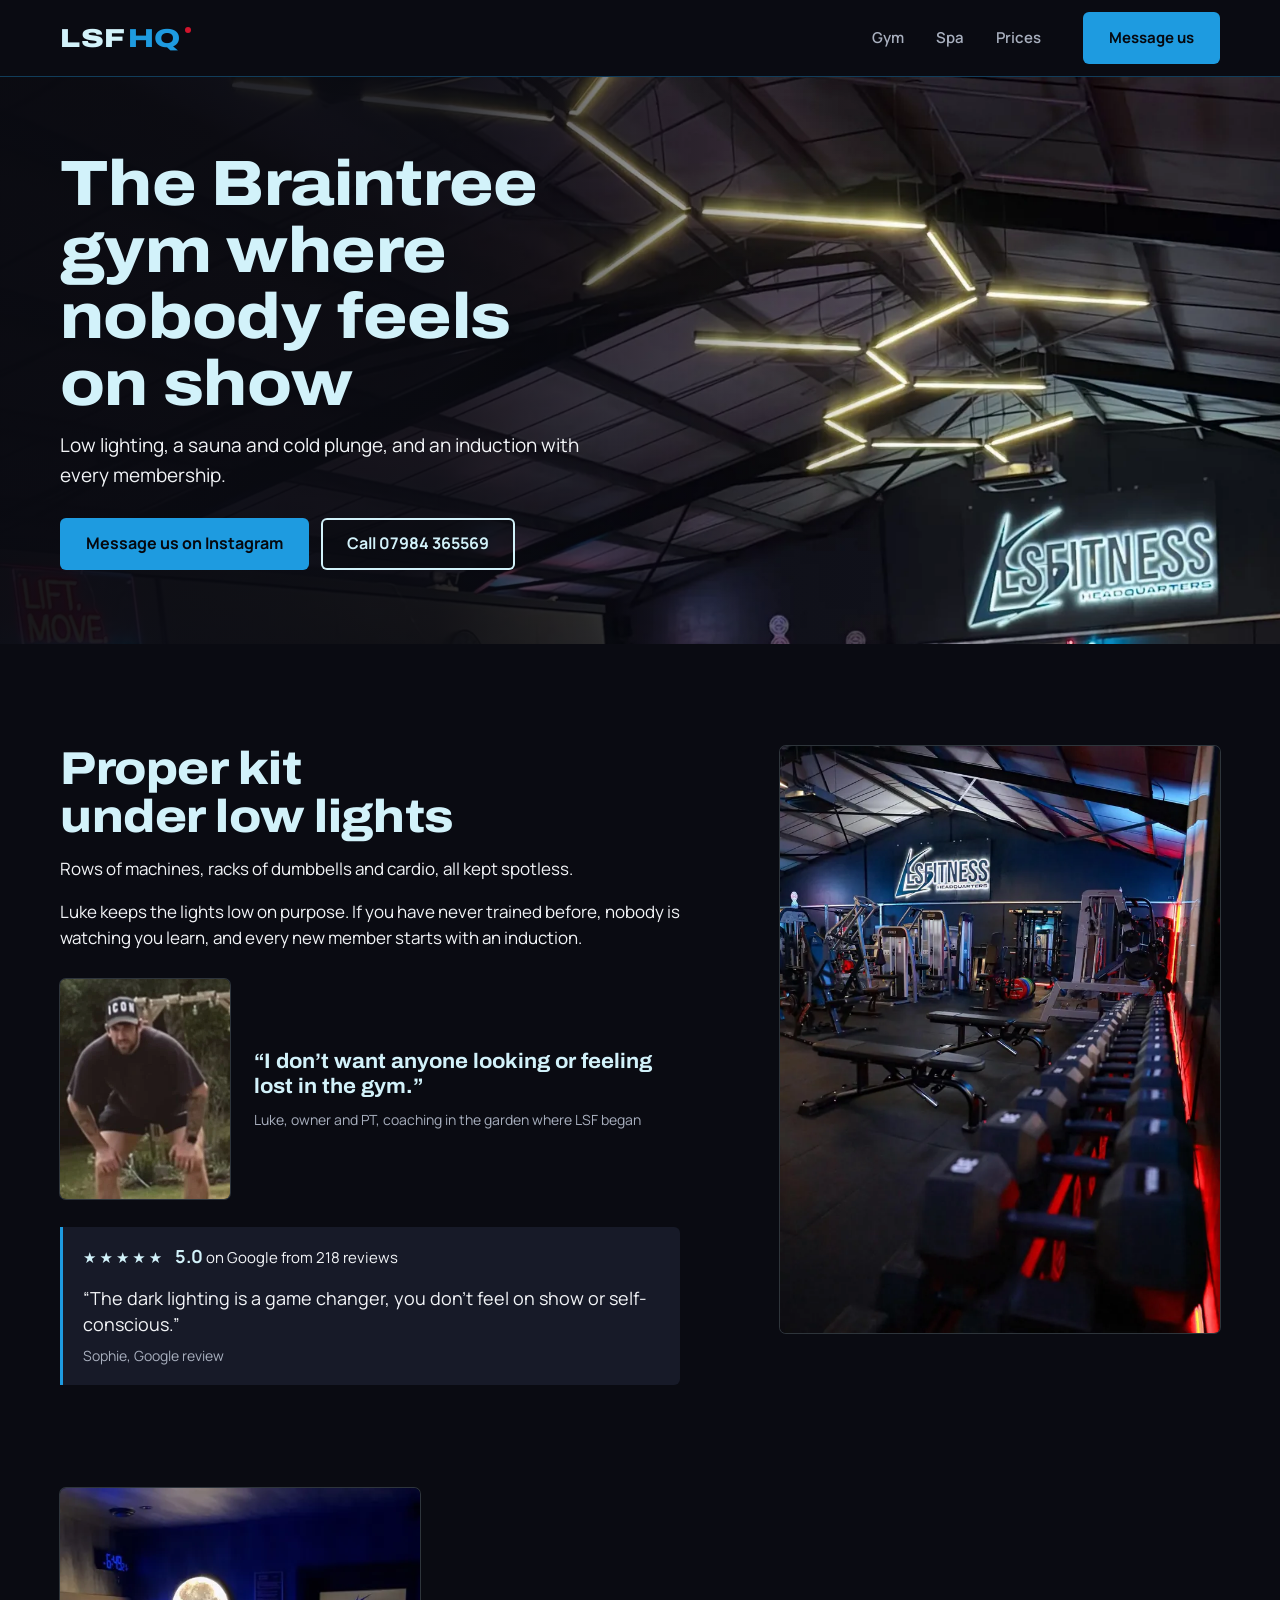
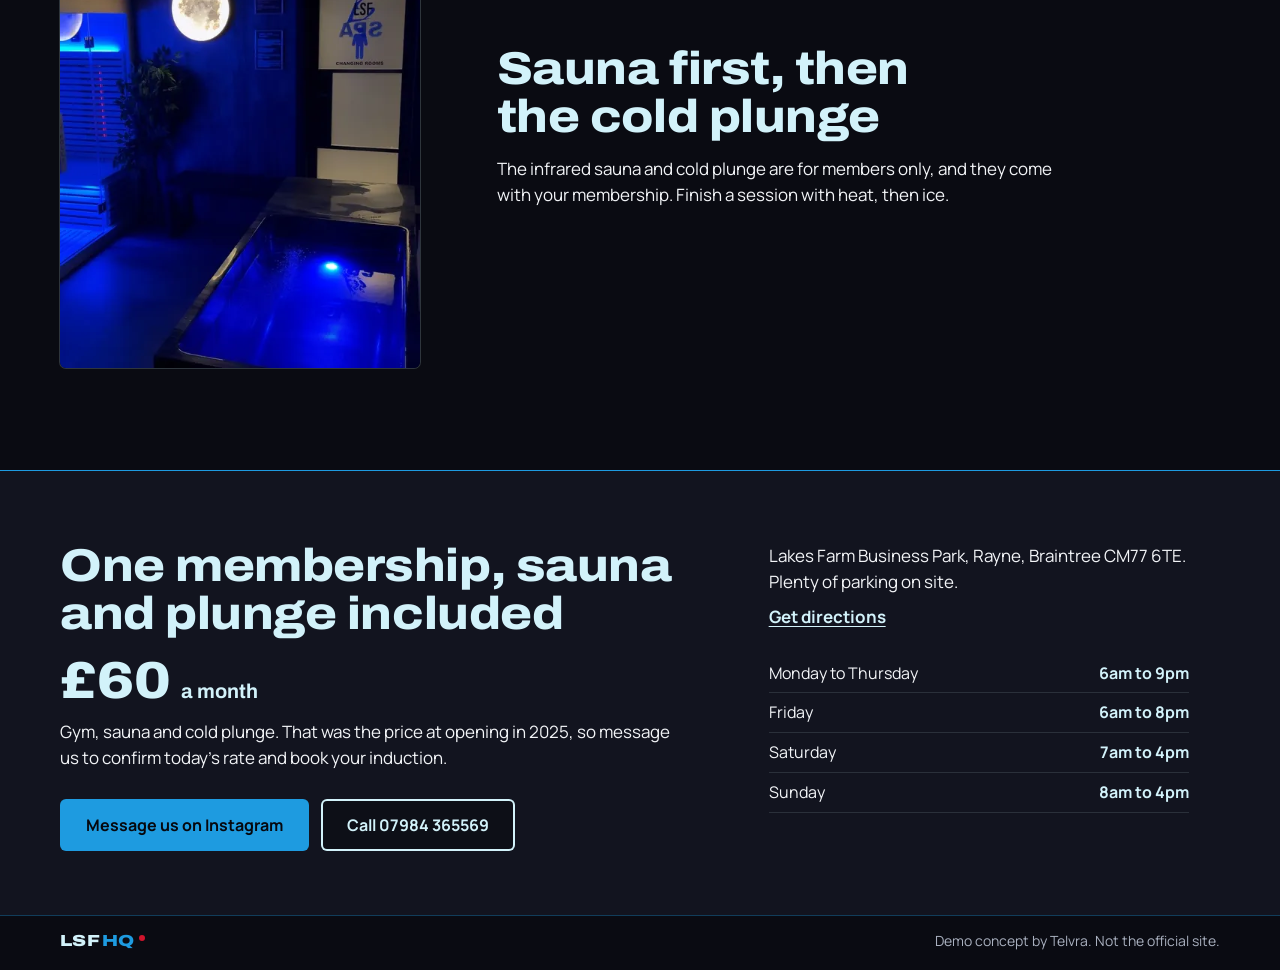
==== r5/index.html @ b1fbea4b "r5 preview at /r5/ (noindex): build-standard rebuild, 4 sections; root r4 unchanged" ====
<!doctype html>
<html lang="en-GB">
<head>
<meta charset="utf-8">
<meta name="viewport" content="width=device-width, initial-scale=1">
<title>LS Fitness HQ: low-lit members’ gym and spa in Rayne, Braintree</title>
<meta name="description" content="LS Fitness HQ is an independent members’ gym at Lakes Farm Business Park, Rayne, Braintree, with low lighting, a sauna and cold plunge, and an induction for every new member.">
<meta name="robots" content="noindex, nofollow">
<meta name="theme-color" content="#0A0B12">
<link rel="icon" href="data:image/svg+xml,%3Csvg xmlns='http://www.w3.org/2000/svg' viewBox='0 0 64 64'%3E%3Crect width='64' height='64' rx='10' fill='%230A0B12'/%3E%3Ctext x='32' y='41' font-family='Arial,sans-serif' font-weight='900' font-size='24' text-anchor='middle' fill='%23D2F2FA'%3ELSF%3C/text%3E%3Crect x='14' y='48' width='36' height='3' fill='%231E9BE0'/%3E%3C/svg%3E">
<link rel="preload" href="../fonts/archivo-latin.woff2" as="font" type="font/woff2" crossorigin>
<link rel="stylesheet" href="styles.css">
</head>
<body>
<a class="skip" href="#main">Skip to content</a>
<header class="site-head">
  <div class="wrap head-in">
    <a class="brand" href="#top"><span class="visually-hidden">LS Fitness HQ, home</span><span class="wm" aria-hidden="true">LSF<span class="wm-hq">HQ</span><span class="wm-dot"></span></span></a>
    <nav class="nav" aria-label="Sections"><a href="#gym">Gym</a><a href="#spa">Spa</a><a href="#join">Prices</a></nav>
    <a class="btn btn-blue head-cta" href="https://ig.me/m/lsfitnesshq" target="_blank" rel="noopener">Message us</a>
  </div>
</header>
<main id="main">

<section class="hero" id="top" aria-labelledby="h1" data-section>
  <picture class="hero-ph">
    <source media="(min-width: 860px)" type="image/webp" srcset="../img/heroband-1100.webp 1100w, ../img/heroband-1600.webp 1600w, ../img/heroband-2200.webp 2200w, ../img/heroband-2460.webp 2460w" sizes="(max-width: 1199px) 1440px, 100vw">
    <source media="(min-width: 860px)" srcset="../img/heroband-1100.jpg 1100w, ../img/heroband-1600.jpg 1600w, ../img/heroband-2200.jpg 2200w, ../img/heroband-2460.jpg 2460w" sizes="(max-width: 1199px) 1440px, 100vw">
    <source type="image/webp" srcset="../img/hero-720.webp 720w, ../img/hero-1080.webp 1080w, ../img/hero-1440.webp 1440w" sizes="(max-width: 599px) 160vw, 120vw">
    <img src="../img/hero-1440.jpg" srcset="../img/hero-720.jpg 720w, ../img/hero-1080.jpg 1080w, ../img/hero-1440.jpg 1440w" sizes="(max-width: 599px) 160vw, 120vw" width="1440" height="1920" alt="The LS Fitness HQ gym floor under star-shaped LED lights, with the LSFITNESS Headquarters neon sign" fetchpriority="high">
  </picture>
  <div class="wrap hero-in">
    <h1 id="h1">The Braintree gym where nobody feels on show</h1>
    <p class="lede">Low lighting, a sauna and cold plunge, and an induction with every membership.</p>
    <div class="btns"><a class="btn btn-blue" href="https://ig.me/m/lsfitnesshq" target="_blank" rel="noopener">Message us on Instagram</a><a class="btn btn-line" href="tel:+447984365569">Call 07984 365569</a></div>
  </div>
</section>

<section class="sec kit" id="gym" aria-labelledby="h-kit" data-section>
  <div class="wrap kit-grid">
    <picture class="ph kit-ph"><source type="image/webp" srcset="../img/weights-720.webp 720w, ../img/weights-1080.webp 1080w, ../img/weights-1440.webp 1440w" sizes="(min-width: 860px) 480px, (min-width: 600px) 600px, 100vw"><img src="../img/weights-1440.jpg" srcset="../img/weights-720.jpg 720w, ../img/weights-1080.jpg 1080w, ../img/weights-1440.jpg 1440w" sizes="(min-width: 860px) 480px, (min-width: 600px) 600px, 100vw" width="1440" height="1920" alt="Dumbbell racks lit by red LED strips, with benches and a neon sign on the black wall" loading="lazy" decoding="async"></picture>
    <div class="kit-tx">
      <h2 id="h-kit">Proper kit under low lights</h2>
      <p>Rows of machines, racks of dumbbells and cardio, all kept spotless.</p>
      <p>Luke keeps the lights low on purpose. If you have never trained before, nobody is watching you learn, and every new member starts with an induction.</p>
      <figure class="luke">
        <picture class="ph"><source type="image/webp" srcset="img/luke-340.webp 340w"><img src="img/luke-340.jpg" width="340" height="440" alt="Luke, in a black cap and T-shirt, coaching a session outdoors in a garden" loading="lazy" decoding="async"></picture>
        <figcaption><p class="luke-q">“I don’t want anyone looking or feeling lost in the gym.”</p><p class="luke-by">Luke, owner and PT, coaching in the garden where LSF began</p></figcaption>
      </figure>
      <figure class="review">
        <a class="badge" href="https://www.google.com/maps/place/LS+Fitness+HQ/@51.8679803,0.5173378,17z/data=!4m6!3m5!1s0x47d8f1000b57fbb5:0x62934df473014473!8m2!3d51.8679803!4d0.5173378!16s%2Fg%2F11wq7ymxyk" target="_blank" rel="noopener"><span class="stars" aria-hidden="true">★★★★★</span><span><strong>5.0</strong> on Google from 218 reviews</span></a>
        <blockquote><p>“The dark lighting is a game changer, you don’t feel on show or self-conscious.”</p></blockquote>
        <figcaption>Sophie, Google review</figcaption>
      </figure>
    </div>
  </div>
</section>

<section class="sec spa" id="spa" aria-labelledby="h-spa" data-section>
  <div class="wrap spa-grid">
    <picture class="ph spa-ph"><source type="image/webp" srcset="../img/spa-480.webp 480w, ../img/spa-720.webp 720w" sizes="(min-width: 600px) 360px, 100vw"><img src="../img/spa-720.jpg" srcset="../img/spa-480.jpg 480w, ../img/spa-720.jpg 720w" sizes="(min-width: 600px) 360px, 100vw" width="720" height="960" alt="The spa: an infrared sauna cabin, a cold plunge tub and the LSF SPA changing-room door" loading="lazy" decoding="async"></picture>
    <div class="spa-tx">
      <h2 id="h-spa">Sauna first, then the cold plunge</h2>
      <p>The infrared sauna and cold plunge are for members only, and they come with your membership. Finish a session with heat, then ice.</p>
    </div>
  </div>
</section>

<section class="sec join" id="join" aria-labelledby="h-join" data-section>
  <div class="wrap join-grid">
    <div class="join-a">
      <h2 id="h-join">One membership, sauna and plunge included</h2>
      <p class="price"><span class="amt">£60</span> a month</p>
      <p>Gym, sauna and cold plunge. That was the price at opening in 2025, so message us to confirm today’s rate and book your induction.</p>
      <div class="btns"><a class="btn btn-blue" href="https://ig.me/m/lsfitnesshq" target="_blank" rel="noopener">Message us on Instagram</a><a class="btn btn-line" href="tel:+447984365569">Call 07984 365569</a></div>
    </div>
    <div class="join-b">
      <address>Lakes Farm Business Park, Rayne, Braintree CM77&nbsp;6TE. Plenty of parking on site.<br><a class="dir" href="https://www.google.com/maps/dir/?api=1&amp;destination=LS+Fitness+HQ%2C+Rayne%2C+Braintree+CM77+6TE" target="_blank" rel="noopener">Get directions</a></address>
      <dl class="hours">
        <div><dt>Monday to Thursday</dt><dd>6am to 9pm</dd></div>
        <div><dt>Friday</dt><dd>6am to 8pm</dd></div>
        <div><dt>Saturday</dt><dd>7am to 4pm</dd></div>
        <div><dt>Sunday</dt><dd>8am to 4pm</dd></div>
      </dl>
    </div>
  </div>
</section>
</main>
<footer class="site-foot">
  <div class="wrap foot-in">
    <span class="wm" aria-hidden="true">LSF<span class="wm-hq">HQ</span><span class="wm-dot"></span></span>
    <p class="demo">Demo concept by Telvra. Not the official site.</p>
  </div>
</footer>
</body>
</html>
---- r5/styles.css ----
@font-face{font-family:"Archivo";src:url(../fonts/archivo-latin.woff2) format("woff2");font-weight:100 900;font-stretch:62% 125%;font-display:swap}
@font-face{font-family:"Manrope";src:url(../fonts/manrope-latin.woff2) format("woff2");font-weight:200 800;font-display:swap}
:root{--ink:#0A0B12;--p1:#12141F;--p2:#171A28;--ice:#D2F2FA;--blue:#1E9BE0;--red:#D0142C;--chalk:#F2F4F7;--muted:#A9B0BF;--hair:rgba(210,242,250,.18);--pad:20px;--head:60px}
*,*::before,*::after{box-sizing:border-box}
html{-webkit-text-size-adjust:100%;scroll-behavior:smooth}
@media (prefers-reduced-motion:reduce){html{scroll-behavior:auto}}
body{margin:0;background:var(--ink);color:var(--chalk);font:400 17px/1.55 "Manrope",system-ui,sans-serif;overflow-x:hidden}
img{display:block;max-width:100%;height:auto}
a{color:inherit}
a:focus-visible,.btn:focus-visible{outline:3px solid var(--blue);outline-offset:3px;border-radius:4px}
h1,h2{font-family:"Archivo",system-ui,sans-serif;color:var(--ice);margin:0;font-weight:800;line-height:1.04;letter-spacing:-.01em;text-wrap:balance}
p,figure,blockquote{margin:0}
.visually-hidden{position:absolute!important;width:1px;height:1px;overflow:hidden;clip:rect(0 0 0 0);clip-path:inset(50%);white-space:nowrap}
.skip{position:absolute;left:8px;top:-120px;background:var(--blue);color:#06080E;padding:12px 16px;z-index:9}
.skip:focus{top:8px}
.wrap{width:100%;max-width:1256px;margin:0 auto;padding:0 var(--pad)}

.wm{font-family:"Archivo",sans-serif;font-weight:850;font-stretch:125%;font-size:22px;letter-spacing:.02em;color:var(--ice);display:inline-flex;align-items:baseline;line-height:1}
.wm-hq{color:var(--blue);margin-left:2px}
.wm-dot{width:6px;height:6px;border-radius:50%;background:var(--red);margin-left:4px;align-self:flex-start;margin-top:2px}

.btn{display:inline-flex;align-items:center;justify-content:center;min-height:50px;padding:12px 22px;border-radius:6px;font:700 16px/1.2 "Manrope",sans-serif;text-decoration:none;text-align:center;transition:background-color .15s ease,transform .15s ease}
.btn-blue{background:var(--blue);color:#06080E}
.btn-blue:hover{background:#45AEE8}
.btn-line{color:var(--ice);box-shadow:inset 0 0 0 2px var(--ice);background:rgba(10,11,18,.55)}
.btn-line:hover{background:rgba(210,242,250,.12)}
@media (prefers-reduced-motion:no-preference){.btn:hover{transform:translateY(-1px)}}
.btns{display:grid;gap:10px;margin-top:22px}

.site-head{position:relative;z-index:2;background:var(--ink);border-bottom:1px solid rgba(30,155,224,.35)}
.head-in{display:flex;align-items:center;justify-content:space-between;min-height:var(--head);gap:16px}
.brand{display:inline-flex;align-items:center;min-height:44px;min-width:44px;text-decoration:none}
.nav{display:none}
.head-cta{min-height:44px;padding:10px 18px;font-size:15px}

/* hero: full bleed photo, text over it */
.hero{position:relative;overflow:hidden;background:var(--ink);min-height:calc(100svh - var(--head));display:flex;align-items:flex-end}
.hero-ph,.hero-ph img{position:absolute;inset:0;width:100%;height:100%}
.hero-ph img{object-fit:cover;object-position:50% 40%}
@media (max-width:859px){.hero-ph{bottom:18%;height:auto}.hero-ph img{object-position:50% 100%}}
.hero::after{content:"";position:absolute;inset:0;background:linear-gradient(to top,rgba(10,11,18,.96) 0%,rgba(10,11,18,.9) 34%,rgba(10,11,18,.35) 58%,rgba(10,11,18,0) 72%)}
.hero-in{position:relative;z-index:1;padding-top:40px;padding-bottom:32px}
h1{font-size:clamp(34px,9vw,44px);font-stretch:105%}
.lede{margin-top:14px;font-size:18px;max-width:30em}
@media (prefers-reduced-motion:no-preference){.hero-in{animation:fade .6s ease-out both}@keyframes fade{from{opacity:0;transform:translateY(6px)}to{opacity:1;transform:none}}}

/* sections */
.sec{padding:56px 0 0}
h2{font-size:clamp(30px,7.6vw,36px);font-stretch:105%}
.ph img{width:100%;border-radius:6px;box-shadow:0 0 0 1px var(--hair)}
.kit-ph img{height:clamp(300px,90vw,440px);object-fit:cover;object-position:50% 45%}
.kit-tx{margin-top:26px}
.kit-tx>*+*{margin-top:16px}
.kit-tx h2+p{margin-top:14px}

.luke{display:grid;grid-template-columns:150px 1fr;gap:18px;align-items:center;margin-top:28px!important}
.luke img{width:150px;height:194px;object-fit:cover}
.luke-q{font-family:"Archivo",sans-serif;font-weight:700;font-stretch:105%;font-size:21px;line-height:1.2;color:var(--ice)}
.luke-by{margin-top:10px;font-size:14px;line-height:1.4;color:var(--muted)}

.review{margin-top:28px!important;background:var(--p2);border-left:3px solid var(--blue);border-radius:0 6px 6px 0;padding:8px 20px 18px}
.badge{display:inline-flex;flex-wrap:wrap;align-items:center;gap:4px 10px;min-height:44px;text-decoration:none;color:var(--chalk);font-size:15px}
.badge strong{color:var(--ice);font-size:18px}
.badge:hover span:last-child{text-decoration:underline;text-underline-offset:3px}
.stars{color:var(--ice);letter-spacing:3px;font-size:15px}
.review blockquote{margin-top:6px}
.review blockquote p{font-size:18px;line-height:1.45}
.review figcaption{margin-top:8px;font-size:14px;color:var(--muted)}

.spa-ph{max-width:432px}
.spa-ph img{height:auto;aspect-ratio:3/4;object-fit:cover}
.spa-tx{margin-top:24px}
.spa-tx p{margin-top:14px}

.join{margin-top:56px;padding:48px 0 44px;background:var(--p1);border-top:1px solid var(--blue)}
.join-a p{margin-top:12px}
.price{font-family:"Archivo",sans-serif;font-weight:700;color:var(--ice);font-size:20px;margin-top:16px!important}
.price .amt{font-size:52px;font-weight:850;font-stretch:110%;line-height:1;margin-right:6px}
.join-b{margin-top:36px}
address{font-style:normal}
.dir{display:inline-flex;align-items:center;min-height:44px;font-weight:700;color:var(--ice);text-underline-offset:3px}
.hours{margin:14px 0 0;max-width:420px;font-size:16px}
.hours div{display:flex;justify-content:space-between;gap:12px;border-bottom:1px solid rgba(210,242,250,.12);padding:7px 0}
.hours dd{margin:0;color:var(--ice);font-weight:700;white-space:nowrap}

.site-foot{padding:14px 0 18px;border-top:1px solid rgba(30,155,224,.35)}
.foot-in{display:flex;flex-wrap:wrap;align-items:center;justify-content:space-between;gap:8px 20px}
.site-foot .wm{font-size:16px}
.demo{font-size:14px;color:var(--muted)}

/* tablet */
@media (min-width:600px){
  :root{--pad:32px}
  .wrap{max-width:720px}
  .btns{display:flex;flex-wrap:wrap;gap:12px}
  .hero::after{background:linear-gradient(to top,rgba(10,11,18,.95) 0%,rgba(10,11,18,.88) 30%,rgba(10,11,18,.3) 55%,rgba(10,11,18,0) 70%)}
  h1{font-size:52px}
  h2{font-size:40px}
  .sec{padding-top:80px}
  .kit-ph img{height:520px}
  .luke{grid-template-columns:170px 1fr;gap:24px}
  .luke img{width:170px;height:220px}
  .spa-grid{display:grid;grid-template-columns:300px 1fr;gap:36px;align-items:center}
  .spa-ph img{width:300px;height:400px}
  .spa-tx{margin-top:0}
  .join{margin-top:80px}
}

/* desktop: heroband at its passed crop */
@media (min-width:860px){
  :root{--pad:48px;--head:76px}
  .wrap{max-width:1256px}
  .wm{font-size:26px}
  .nav{display:flex;gap:4px;margin-left:auto}
  .nav a{display:inline-flex;align-items:center;min-height:44px;padding:0 14px;text-decoration:none;color:var(--muted);font-weight:600;font-size:15px}
  .nav a:hover{color:var(--ice)}
  .head-cta{margin-left:12px}
  .hero{min-height:0;height:clamp(500px,56vw,640px);align-items:center}
  .hero-ph img{object-position:62% 50%}
  .hero::after{background:linear-gradient(to right,rgba(10,11,18,.94) 0%,rgba(10,11,18,.86) 34%,rgba(10,11,18,.25) 58%,rgba(10,11,18,0) 70%)}
  .hero-in{padding-top:0;padding-bottom:0}
  .hero-in>*{max-width:540px}
  h1{font-size:clamp(46px,5vw,64px);font-stretch:112%}
  .lede{font-size:19px;max-width:28em}
  .btn{min-height:52px;padding:14px 26px}
  .btns{margin-top:28px}
  .sec{padding-top:clamp(80px,8vw,112px)}
  h2{font-size:clamp(40px,3.6vw,52px);font-stretch:112%}
  .kit-grid{display:grid;grid-template-columns:1fr 440px;gap:clamp(48px,6vw,96px);align-items:start}
  .kit-ph{order:2;position:sticky;top:24px}
  .kit-ph img{height:auto;aspect-ratio:3/4}
  .kit-tx{margin-top:0;max-width:620px}
  .spa-grid{grid-template-columns:360px 1fr;gap:clamp(48px,6vw,96px)}
  .spa-ph img{width:360px;height:480px}
  .spa-tx{max-width:560px}
  .join{margin-top:clamp(80px,8vw,112px);padding:72px 0 64px}
  .join-grid{display:grid;grid-template-columns:7fr 5fr;gap:clamp(48px,6vw,96px);align-items:start}
  .join-b{margin-top:0}
  .demo{margin-left:auto}
}
@media (min-width:1200px){
  .hero{height:min(44.3vw,654px);max-height:calc(100svh - var(--head) + 120px);min-height:532px}
  .hero-ph img{object-position:50% 50%}
}
/* above 1476px the 2460px heroband would upscale past 1.2 at DPR2: cap the photo at 1476px, centred, edges feathered into the ink */
@media (min-width:1477px){.hero-ph{left:50%;right:auto;width:1476px;transform:translateX(-50%);-webkit-mask-image:linear-gradient(to right,transparent 0,#000 10%,#000 90%,transparent 100%);mask-image:linear-gradient(to right,transparent 0,#000 10%,#000 90%,transparent 100%)}}
@media (max-width:599px) and (max-height:780px){h1{font-size:30px}.hero::after{background:linear-gradient(to top,rgba(10,11,18,.96) 0%,rgba(10,11,18,.9) 50%,rgba(10,11,18,.55) 74%,rgba(10,11,18,0) 92%)}}
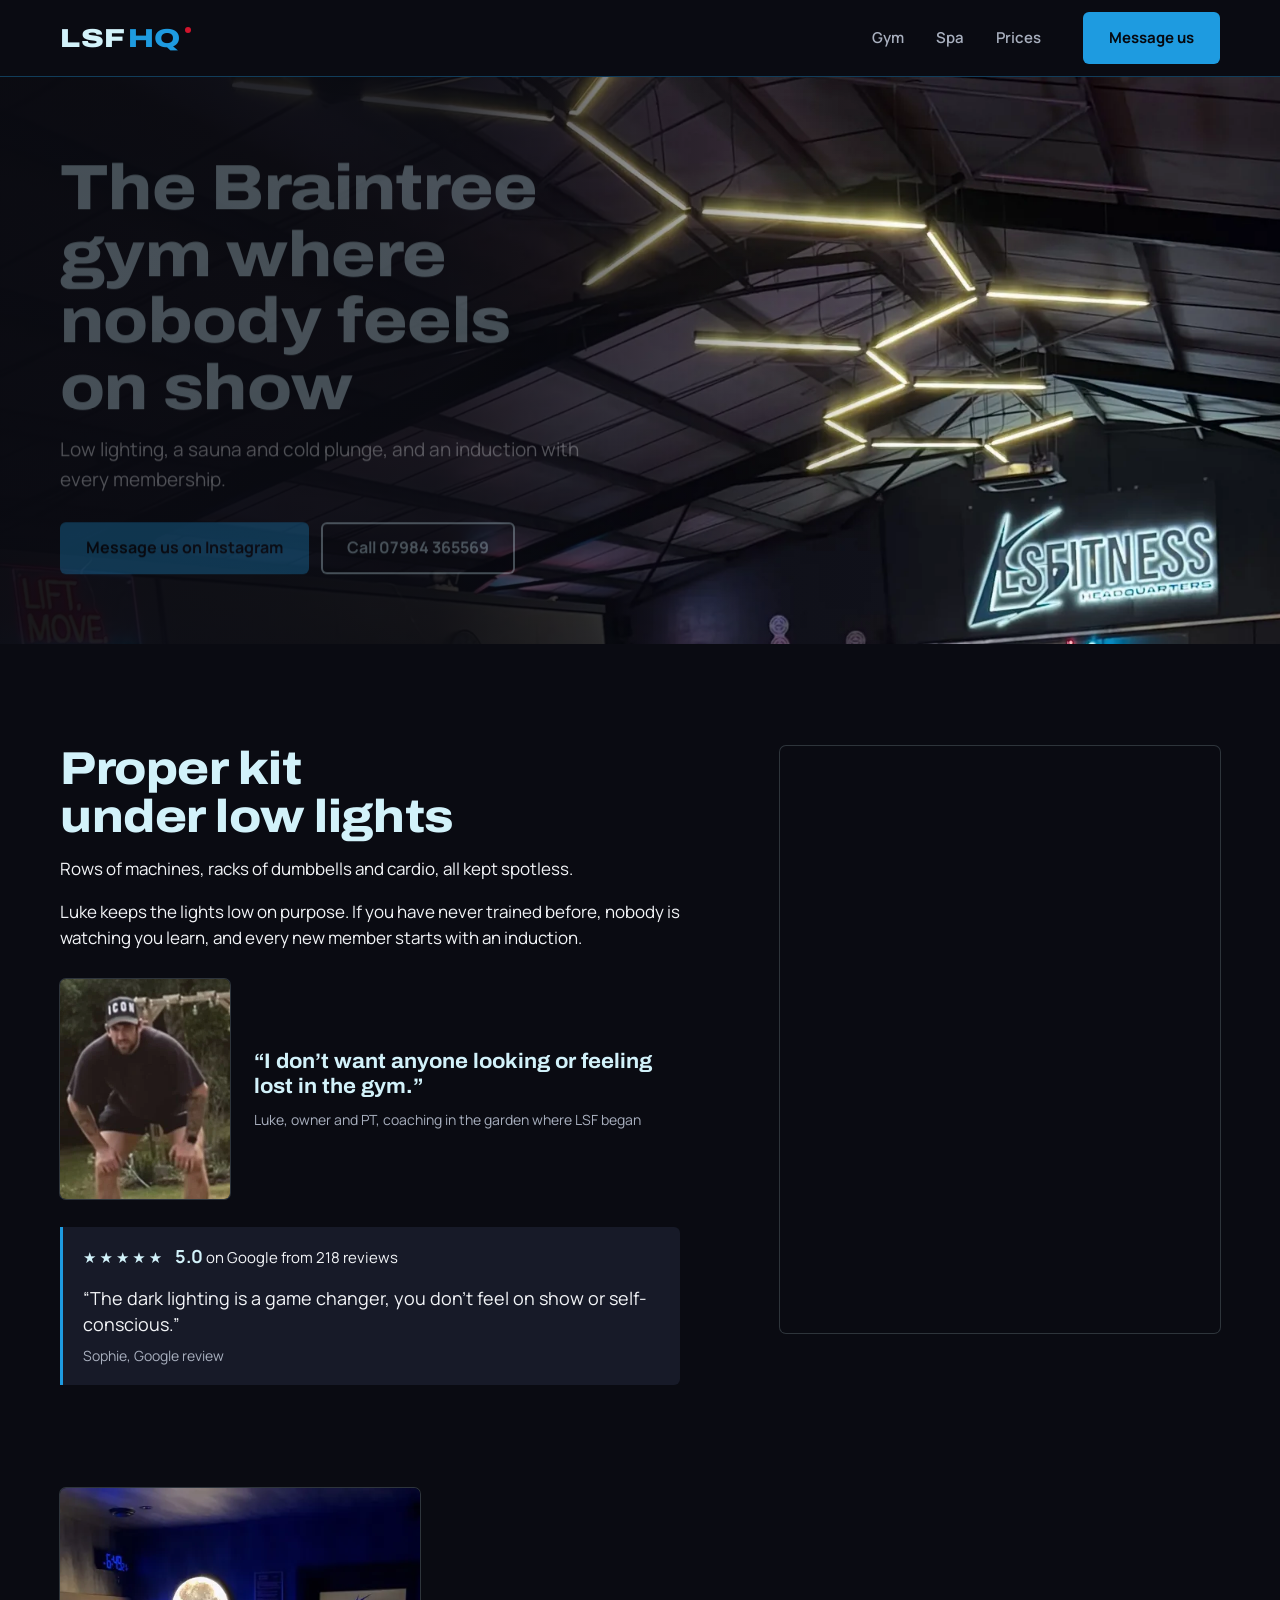
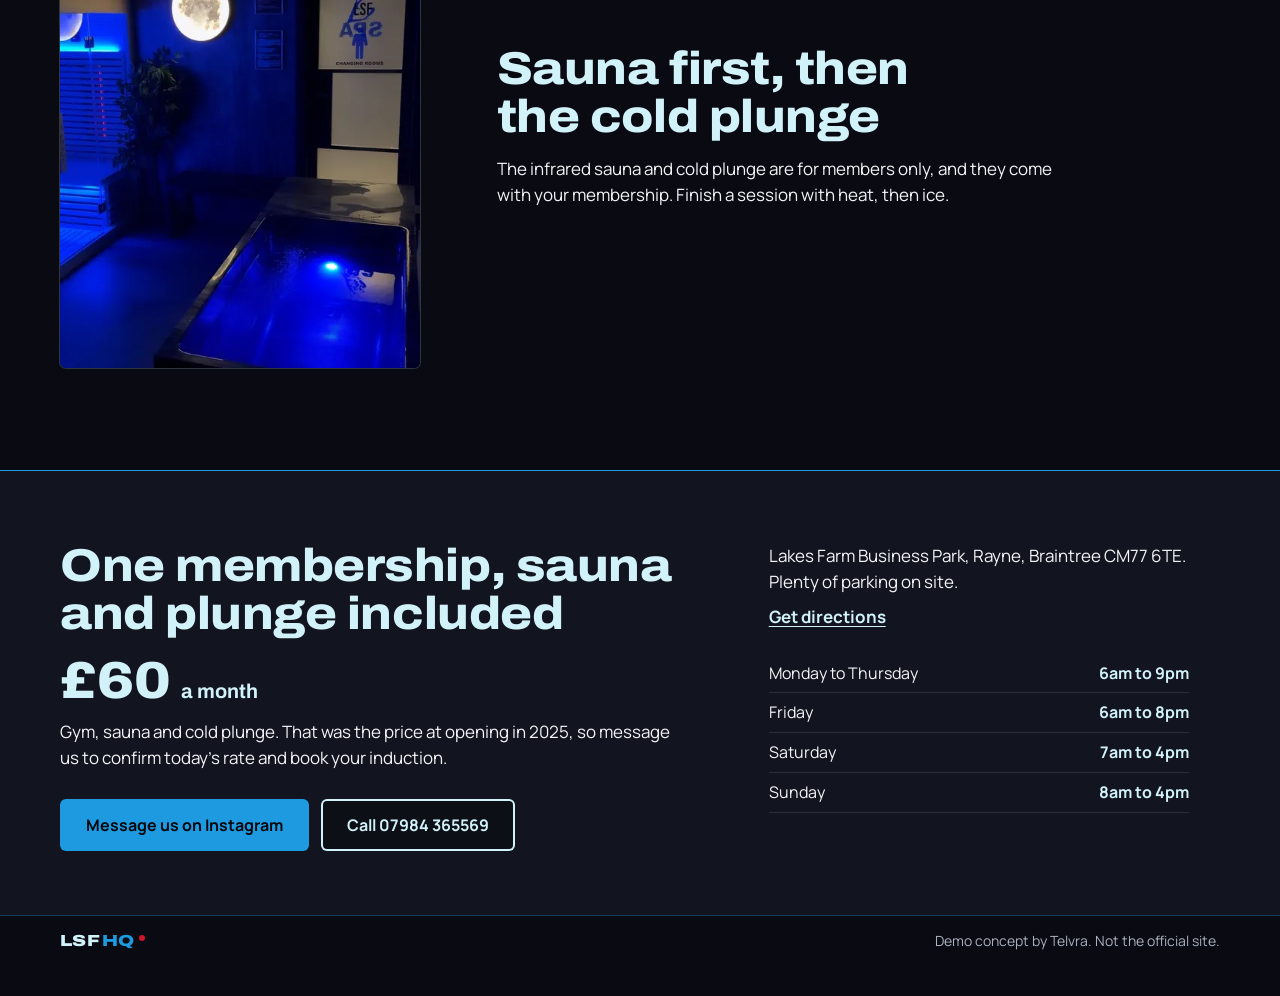
==== commit 3fe0a4e5: "Promote r5 (CTO PASS 0bd7709) to root: same HTML/CSS/images, root-relative paths; remove r4-only fil" ====
--- a/r5/index.html
+++ b/r5/index.html
@@ -2,95 +2,10 @@
 <html lang="en-GB">
 <head>
 <meta charset="utf-8">
-<meta name="viewport" content="width=device-width, initial-scale=1">
-<title>LS Fitness HQ: low-lit members’ gym and spa in Rayne, Braintree</title>
-<meta name="description" content="LS Fitness HQ is an independent members’ gym at Lakes Farm Business Park, Rayne, Braintree, with low lighting, a sauna and cold plunge, and an induction for every new member.">
 <meta name="robots" content="noindex, nofollow">
-<meta name="theme-color" content="#0A0B12">
-<link rel="icon" href="data:image/svg+xml,%3Csvg xmlns='http://www.w3.org/2000/svg' viewBox='0 0 64 64'%3E%3Crect width='64' height='64' rx='10' fill='%230A0B12'/%3E%3Ctext x='32' y='41' font-family='Arial,sans-serif' font-weight='900' font-size='24' text-anchor='middle' fill='%23D2F2FA'%3ELSF%3C/text%3E%3Crect x='14' y='48' width='36' height='3' fill='%231E9BE0'/%3E%3C/svg%3E">
-<link rel="preload" href="../fonts/archivo-latin.woff2" as="font" type="font/woff2" crossorigin>
-<link rel="stylesheet" href="styles.css">
+<meta http-equiv="refresh" content="0; url=/">
+<link rel="canonical" href="https://lsfitness.michaelquigley.co.uk/">
+<title>LS Fitness HQ</title>
 </head>
-<body>
-<a class="skip" href="#main">Skip to content</a>
-<header class="site-head">
-  <div class="wrap head-in">
-    <a class="brand" href="#top"><span class="visually-hidden">LS Fitness HQ, home</span><span class="wm" aria-hidden="true">LSF<span class="wm-hq">HQ</span><span class="wm-dot"></span></span></a>
-    <nav class="nav" aria-label="Sections"><a href="#gym">Gym</a><a href="#spa">Spa</a><a href="#join">Prices</a></nav>
-    <a class="btn btn-blue head-cta" href="https://ig.me/m/lsfitnesshq" target="_blank" rel="noopener">Message us</a>
-  </div>
-</header>
-<main id="main">
-
-<section class="hero" id="top" aria-labelledby="h1" data-section>
-  <picture class="hero-ph">
-    <source media="(min-width: 860px)" type="image/webp" srcset="../img/heroband-1100.webp 1100w, ../img/heroband-1600.webp 1600w, ../img/heroband-2200.webp 2200w, ../img/heroband-2460.webp 2460w" sizes="(max-width: 1199px) 1440px, 100vw">
-    <source media="(min-width: 860px)" srcset="../img/heroband-1100.jpg 1100w, ../img/heroband-1600.jpg 1600w, ../img/heroband-2200.jpg 2200w, ../img/heroband-2460.jpg 2460w" sizes="(max-width: 1199px) 1440px, 100vw">
-    <source type="image/webp" srcset="../img/hero-720.webp 720w, ../img/hero-1080.webp 1080w, ../img/hero-1440.webp 1440w" sizes="(max-width: 599px) 160vw, 120vw">
-    <img src="../img/hero-1440.jpg" srcset="../img/hero-720.jpg 720w, ../img/hero-1080.jpg 1080w, ../img/hero-1440.jpg 1440w" sizes="(max-width: 599px) 160vw, 120vw" width="1440" height="1920" alt="The LS Fitness HQ gym floor under star-shaped LED lights, with the LSFITNESS Headquarters neon sign" fetchpriority="high">
-  </picture>
-  <div class="wrap hero-in">
-    <h1 id="h1">The Braintree gym where nobody feels on show</h1>
-    <p class="lede">Low lighting, a sauna and cold plunge, and an induction with every membership.</p>
-    <div class="btns"><a class="btn btn-blue" href="https://ig.me/m/lsfitnesshq" target="_blank" rel="noopener">Message us on Instagram</a><a class="btn btn-line" href="tel:+447984365569">Call 07984 365569</a></div>
-  </div>
-</section>
-
-<section class="sec kit" id="gym" aria-labelledby="h-kit" data-section>
-  <div class="wrap kit-grid">
-    <picture class="ph kit-ph"><source type="image/webp" srcset="../img/weights-720.webp 720w, ../img/weights-1080.webp 1080w, ../img/weights-1440.webp 1440w" sizes="(min-width: 860px) 480px, (min-width: 600px) 600px, 100vw"><img src="../img/weights-1440.jpg" srcset="../img/weights-720.jpg 720w, ../img/weights-1080.jpg 1080w, ../img/weights-1440.jpg 1440w" sizes="(min-width: 860px) 480px, (min-width: 600px) 600px, 100vw" width="1440" height="1920" alt="Dumbbell racks lit by red LED strips, with benches and a neon sign on the black wall" loading="lazy" decoding="async"></picture>
-    <div class="kit-tx">
-      <h2 id="h-kit">Proper kit under low lights</h2>
-      <p>Rows of machines, racks of dumbbells and cardio, all kept spotless.</p>
-      <p>Luke keeps the lights low on purpose. If you have never trained before, nobody is watching you learn, and every new member starts with an induction.</p>
-      <figure class="luke">
-        <picture class="ph"><source type="image/webp" srcset="img/luke-340.webp 340w"><img src="img/luke-340.jpg" width="340" height="440" alt="Luke, in a black cap and T-shirt, coaching a session outdoors in a garden" loading="lazy" decoding="async"></picture>
-        <figcaption><p class="luke-q">“I don’t want anyone looking or feeling lost in the gym.”</p><p class="luke-by">Luke, owner and PT, coaching in the garden where LSF began</p></figcaption>
-      </figure>
-      <figure class="review">
-        <a class="badge" href="https://www.google.com/maps/place/LS+Fitness+HQ/@51.8679803,0.5173378,17z/data=!4m6!3m5!1s0x47d8f1000b57fbb5:0x62934df473014473!8m2!3d51.8679803!4d0.5173378!16s%2Fg%2F11wq7ymxyk" target="_blank" rel="noopener"><span class="stars" aria-hidden="true">★★★★★</span><span><strong>5.0</strong> on Google from 218 reviews</span></a>
-        <blockquote><p>“The dark lighting is a game changer, you don’t feel on show or self-conscious.”</p></blockquote>
-        <figcaption>Sophie, Google review</figcaption>
-      </figure>
-    </div>
-  </div>
-</section>
-
-<section class="sec spa" id="spa" aria-labelledby="h-spa" data-section>
-  <div class="wrap spa-grid">
-    <picture class="ph spa-ph"><source type="image/webp" srcset="../img/spa-480.webp 480w, ../img/spa-720.webp 720w" sizes="(min-width: 600px) 360px, 100vw"><img src="../img/spa-720.jpg" srcset="../img/spa-480.jpg 480w, ../img/spa-720.jpg 720w" sizes="(min-width: 600px) 360px, 100vw" width="720" height="960" alt="The spa: an infrared sauna cabin, a cold plunge tub and the LSF SPA changing-room door" loading="lazy" decoding="async"></picture>
-    <div class="spa-tx">
-      <h2 id="h-spa">Sauna first, then the cold plunge</h2>
-      <p>The infrared sauna and cold plunge are for members only, and they come with your membership. Finish a session with heat, then ice.</p>
-    </div>
-  </div>
-</section>
-
-<section class="sec join" id="join" aria-labelledby="h-join" data-section>
-  <div class="wrap join-grid">
-    <div class="join-a">
-      <h2 id="h-join">One membership, sauna and plunge included</h2>
-      <p class="price"><span class="amt">£60</span> a month</p>
-      <p>Gym, sauna and cold plunge. That was the price at opening in 2025, so message us to confirm today’s rate and book your induction.</p>
-      <div class="btns"><a class="btn btn-blue" href="https://ig.me/m/lsfitnesshq" target="_blank" rel="noopener">Message us on Instagram</a><a class="btn btn-line" href="tel:+447984365569">Call 07984 365569</a></div>
-    </div>
-    <div class="join-b">
-      <address>Lakes Farm Business Park, Rayne, Braintree CM77&nbsp;6TE. Plenty of parking on site.<br><a class="dir" href="https://www.google.com/maps/dir/?api=1&amp;destination=LS+Fitness+HQ%2C+Rayne%2C+Braintree+CM77+6TE" target="_blank" rel="noopener">Get directions</a></address>
-      <dl class="hours">
-        <div><dt>Monday to Thursday</dt><dd>6am to 9pm</dd></div>
-        <div><dt>Friday</dt><dd>6am to 8pm</dd></div>
-        <div><dt>Saturday</dt><dd>7am to 4pm</dd></div>
-        <div><dt>Sunday</dt><dd>8am to 4pm</dd></div>
-      </dl>
-    </div>
-  </div>
-</section>
-</main>
-<footer class="site-foot">
-  <div class="wrap foot-in">
-    <span class="wm" aria-hidden="true">LSF<span class="wm-hq">HQ</span><span class="wm-dot"></span></span>
-    <p class="demo">Demo concept by Telvra. Not the official site.</p>
-  </div>
-</footer>
-</body>
+<body><p>This preview has moved to <a href="/">lsfitness.michaelquigley.co.uk</a>.</p></body>
 </html>
